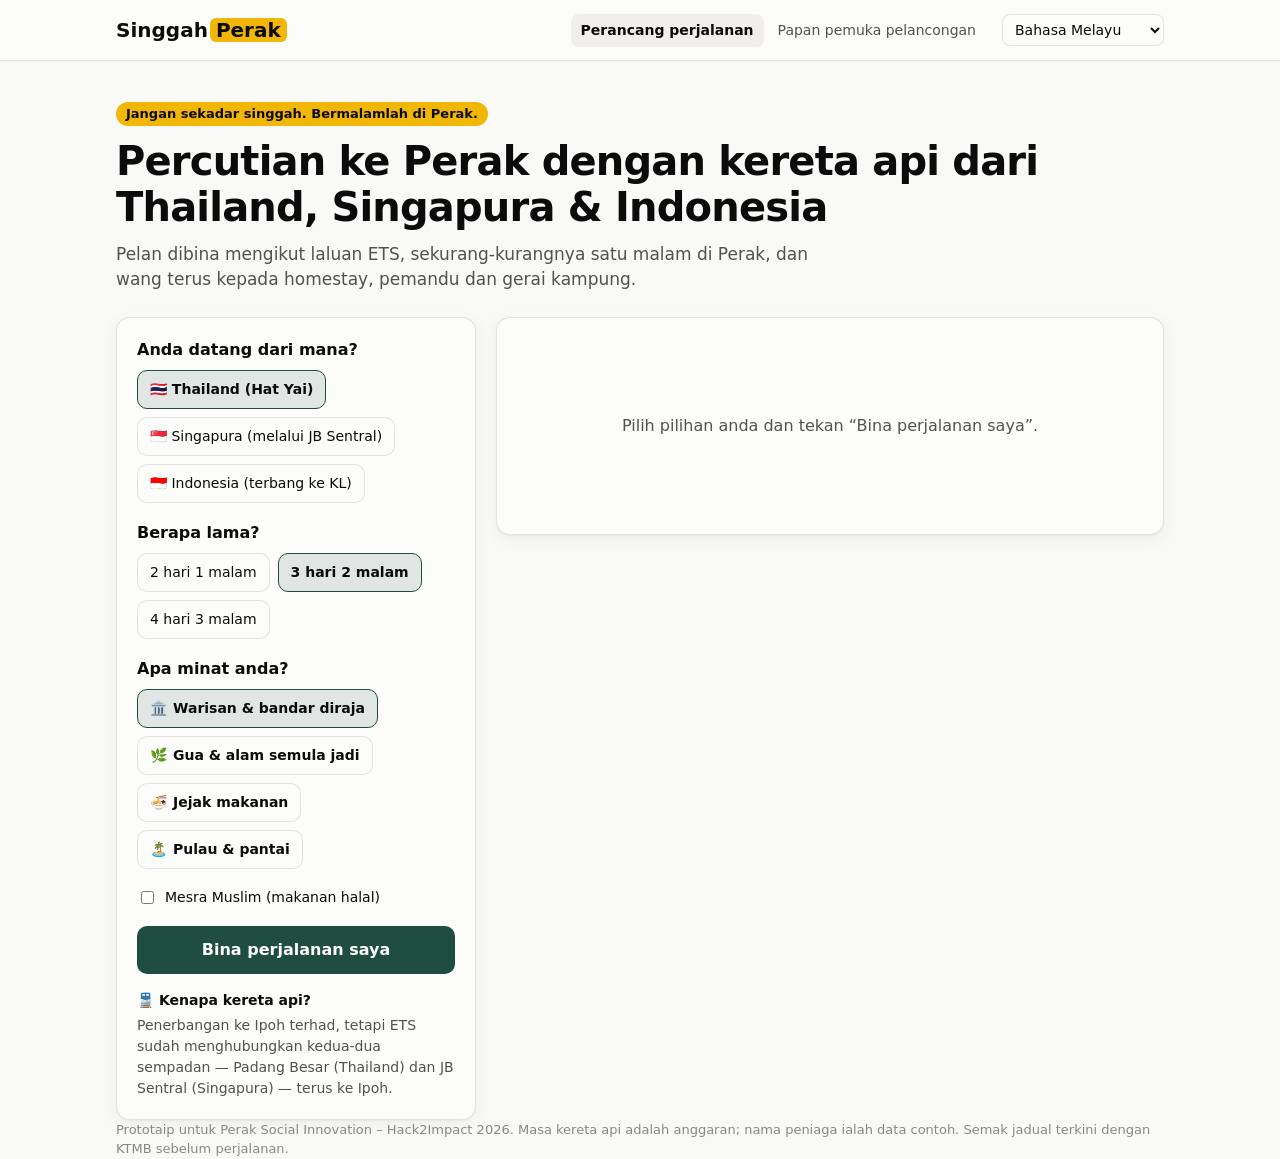
==== index.html @ 8d823f1d "SinggahPerak prototype for Hack2Impact 2026 Rail-first multilingual trip planner, kampung seller lis" ====
<!doctype html>
<html lang="ms">
<head>
  <meta charset="utf-8">
  <meta name="viewport" content="width=device-width, initial-scale=1">
  <title>SinggahPerak</title>
  <meta name="description" content="Rail-first trips to Perak from Thailand, Singapore and Indonesia, with money going to kampung sellers.">
  <link rel="stylesheet" href="assets/css/style.css">
</head>
<body>
  <header class="top">
    <div class="wrap">
      <a class="logo" href="index.html">Singgah<span>Perak</span></a>
      <nav class="nav">
        <a href="index.html" aria-current="page" data-i18n="nav_planner"></a>
        <a href="dashboard.html" data-i18n="nav_dashboard"></a>
      </nav>
      <select id="lang" aria-label="Language"></select>
    </div>
  </header>

  <main class="wrap">
    <section class="hero">
      <span class="tag" data-i18n="tagline"></span>
      <h1 data-i18n="hero_title"></h1>
      <p data-i18n="hero_sub"></p>
    </section>

    <div class="grid-2">
      <form id="planner" class="card">
        <div class="field">
          <span class="label" data-i18n="step_origin"></span>
          <div class="choices" id="origins"></div>
        </div>
        <div class="field">
          <span class="label" data-i18n="step_days"></span>
          <div class="choices">
            <label class="choice"><input type="radio" name="days" value="2"><span data-i18n="dur_2"></span></label>
            <label class="choice"><input type="radio" name="days" value="3" checked><span data-i18n="dur_3"></span></label>
            <label class="choice"><input type="radio" name="days" value="4"><span data-i18n="dur_4"></span></label>
          </div>
        </div>
        <div class="field">
          <span class="label" data-i18n="step_interests"></span>
          <div class="choices">
            <label class="choice"><input type="checkbox" name="interest" value="heritage" checked><span>🏛️ <b data-i18n="int_heritage"></b></span></label>
            <label class="choice"><input type="checkbox" name="interest" value="nature"><span>🌿 <b data-i18n="int_nature"></b></span></label>
            <label class="choice"><input type="checkbox" name="interest" value="food"><span>🍜 <b data-i18n="int_food"></b></span></label>
            <label class="choice"><input type="checkbox" name="interest" value="beach"><span>🏝️ <b data-i18n="int_beach"></b></span></label>
          </div>
        </div>
        <div class="field">
          <label class="toggle"><input type="checkbox" name="halal"> <span data-i18n="halal"></span></label>
        </div>
        <button class="btn" type="submit" data-i18n="btn_generate"></button>
        <div class="why">
          <strong>🚆 <span data-i18n="why_title"></span></strong>
          <span data-i18n="why_body"></span>
        </div>
      </form>

      <section id="plan" class="card" aria-live="polite">
        <p class="empty" data-i18n="empty_state"></p>
      </section>
    </div>
  </main>

  <dialog id="book">
    <div class="demo-banner" data-i18n="modal_demo"></div>
    <h2 data-i18n="modal_title" style="margin:16px 0 4px"></h2>
    <div id="book-summary"></div>
    <div class="qr-wrap"><canvas id="qr" width="180" height="180" aria-hidden="true"></canvas><div class="stamp">DEMO</div></div>
    <p style="text-align:center;font-size:14px;margin:0" data-i18n="modal_scan"></p>
    <div class="row">
      <button class="btn secondary" id="book-cancel" type="button" data-i18n="modal_cancel"></button>
      <button class="btn" id="book-confirm" type="button" data-i18n="modal_confirm"></button>
    </div>
  </dialog>

  <footer class="wrap">
    <span data-i18n="proto_note"></span>
    <span data-i18n="verify_trains"></span>
  </footer>

  <script src="assets/js/core.js"></script>
  <script src="assets/js/i18n.js"></script>
  <script src="assets/js/planner.js"></script>
</body>
</html>
---- assets/css/style.css ----
:root {
  color-scheme: light;
  --bg: #f9f9f7;
  --surface: #fcfcfb;
  --surface-2: #f0efec;
  --ink: #0b0b0b;
  --ink-2: #52514e;
  --muted: #898781;
  --line: #e1e0d9;
  --border: rgba(11, 11, 11, 0.1);
  --brand: #1f4d3f;        /* deep green */
  --brand-ink: #ffffff;
  --gold: #f2b705;         /* Perak yellow */
  --gold-ink: #0b0b0b;
  --series-1: #2a78d6;
  --good: #006300;
  --radius: 14px;
  --shadow: 0 1px 2px rgba(0, 0, 0, 0.04), 0 4px 16px rgba(0, 0, 0, 0.05);
  font-family: system-ui, -apple-system, "Segoe UI", "Noto Sans Thai", "Noto Sans SC", sans-serif;
}

@media (prefers-color-scheme: dark) {
  :root:where(:not([data-theme="light"])) {
    color-scheme: dark;
    --bg: #0d0d0d;
    --surface: #1a1a19;
    --surface-2: #262624;
    --ink: #f0efec;
    --ink-2: #c3c2b7;
    --line: #2c2c2a;
    --border: rgba(255, 255, 255, 0.1);
    --brand: #4fae8f;
    --brand-ink: #0b0b0b;
    --series-1: #3987e5;
    --good: #0ca30c;
  }
}
:root[data-theme="dark"] {
  color-scheme: dark;
  --bg: #0d0d0d;
  --surface: #1a1a19;
  --surface-2: #262624;
  --ink: #f0efec;
  --ink-2: #c3c2b7;
  --line: #2c2c2a;
  --border: rgba(255, 255, 255, 0.1);
  --brand: #4fae8f;
  --brand-ink: #0b0b0b;
  --series-1: #3987e5;
  --good: #0ca30c;
}

* { box-sizing: border-box; }
body {
  margin: 0;
  background: var(--bg);
  color: var(--ink);
  line-height: 1.5;
}
a { color: var(--brand); }
.wrap { max-width: 1080px; margin: 0 auto; padding: 0 16px; }

/* Header */
.top {
  position: sticky; top: 0; z-index: 10;
  background: var(--surface);
  border-bottom: 1px solid var(--border);
}
.top .wrap { display: flex; align-items: center; gap: 16px; height: 60px; }
.logo { font-weight: 800; font-size: 20px; text-decoration: none; color: var(--ink); white-space: nowrap; }
.logo span { background: var(--gold); color: var(--gold-ink); padding: 0 6px; border-radius: 6px; margin-left: 2px; }
.nav { display: flex; gap: 4px; margin-left: auto; }
.nav a {
  text-decoration: none; color: var(--ink-2); padding: 6px 10px; border-radius: 8px; font-size: 14px; white-space: nowrap;
}
.nav a[aria-current="page"] { background: var(--surface-2); color: var(--ink); font-weight: 600; }
@media (max-width: 640px) {
  .top .wrap { flex-wrap: wrap; height: auto; padding-top: 10px; padding-bottom: 8px; gap: 8px; }
  .nav { order: 3; width: 100%; margin-left: 0; overflow-x: auto; }
  select#lang { margin-left: auto; max-width: 150px; }
}
select#lang {
  font: inherit; font-size: 14px; padding: 6px 8px; border-radius: 8px;
  border: 1px solid var(--border); background: var(--surface); color: var(--ink);
}

/* Hero */
.hero { padding: 40px 0 24px; }
.hero .tag { display: inline-block; background: var(--gold); color: var(--gold-ink); font-weight: 700; font-size: 13px; padding: 2px 10px; border-radius: 999px; }
.hero h1 { font-size: clamp(26px, 4.5vw, 40px); line-height: 1.15; margin: 12px 0; letter-spacing: -0.02em; }
.hero p { color: var(--ink-2); max-width: 720px; margin: 0; font-size: 17px; }

/* Cards */
.card {
  background: var(--surface); border: 1px solid var(--border); border-radius: var(--radius);
  box-shadow: var(--shadow); padding: 20px;
}
.grid-2 { display: grid; grid-template-columns: 360px 1fr; gap: 20px; align-items: start; }
@media (max-width: 860px) { .grid-2 { grid-template-columns: 1fr; } }

/* Form */
.field { margin-bottom: 18px; }
.field > .label { font-weight: 700; margin-bottom: 8px; display: block; }
.choices { display: flex; flex-wrap: wrap; gap: 8px; }
.choice { position: relative; }
.choice input { position: absolute; opacity: 0; inset: 0; cursor: pointer; }
.choice span {
  display: inline-flex; align-items: center; gap: 6px;
  padding: 8px 12px; border-radius: 10px; border: 1px solid var(--border);
  background: var(--surface); font-size: 14px; cursor: pointer;
}
.choice input:checked + span { border-color: var(--brand); background: color-mix(in srgb, var(--brand) 12%, transparent); font-weight: 600; }
.choice input:focus-visible + span { outline: 2px solid var(--brand); outline-offset: 2px; }
.toggle { display: flex; gap: 8px; align-items: center; font-size: 14px; cursor: pointer; }
.btn {
  font: inherit; font-weight: 700; border: 0; cursor: pointer;
  background: var(--brand); color: var(--brand-ink);
  padding: 12px 18px; border-radius: 10px; width: 100%;
}
.btn:hover { filter: brightness(1.08); }
.btn.secondary { background: var(--surface-2); color: var(--ink); }
.btn.gold { background: var(--gold); color: var(--gold-ink); }

.why { margin-top: 16px; font-size: 14px; color: var(--ink-2); }
.why strong { color: var(--ink); display: block; margin-bottom: 4px; }

/* Plan */
.plan-head { display: grid; grid-template-columns: repeat(4, 1fr); gap: 12px; margin-bottom: 16px; }
@media (max-width: 600px) { .plan-head { grid-template-columns: repeat(2, 1fr); } }
.stat { background: var(--surface-2); border-radius: 12px; padding: 12px; }
.stat .v { font-size: 22px; font-weight: 800; }
.stat .k { font-size: 12px; color: var(--ink-2); }
.stat.highlight { background: var(--gold); color: var(--gold-ink); }
.stat.highlight .k { color: var(--gold-ink); }

.day { margin: 18px 0 6px; font-weight: 800; font-size: 15px; }
.item {
  display: grid; grid-template-columns: 64px 1fr auto; gap: 12px; align-items: start;
  padding: 12px 0; border-top: 1px solid var(--line);
}
.item .time { font-variant-numeric: tabular-nums; color: var(--ink-2); font-size: 13px; padding-top: 2px; }
.item .name { font-weight: 600; }
.item .desc { color: var(--ink-2); font-size: 14px; }
.item .rm { font-variant-numeric: tabular-nums; font-size: 14px; color: var(--ink-2); white-space: nowrap; }
.pill { display: inline-block; font-size: 11px; font-weight: 700; padding: 1px 8px; border-radius: 999px; margin: 4px 4px 0 0; background: var(--surface-2); color: var(--ink-2); }
.pill.rail { background: color-mix(in srgb, var(--series-1) 16%, transparent); color: var(--ink); }
.pill.kampung { background: color-mix(in srgb, var(--brand) 16%, transparent); color: var(--ink); }
.pill.sample { border: 1px dashed var(--muted); background: transparent; }
.pay { margin-top: 16px; padding: 14px; border-radius: 12px; background: var(--surface-2); font-size: 14px; }
.pay strong { display: block; }
.note { font-size: 12px; color: var(--muted); margin-top: 12px; }
.empty { color: var(--ink-2); text-align: center; padding: 60px 16px; }

/* Modal */
dialog {
  border: 1px solid var(--border); border-radius: var(--radius); padding: 24px; max-width: 420px; width: calc(100% - 32px);
  background: var(--surface); color: var(--ink);
}
dialog::backdrop { background: rgba(0, 0, 0, 0.45); }
.demo-banner { background: #fab219; color: #0b0b0b; font-weight: 800; text-align: center; padding: 6px; border-radius: 8px; font-size: 13px; }
.qr-wrap { position: relative; width: 180px; height: 180px; margin: 16px auto; }
.qr-wrap canvas { width: 180px; height: 180px; border-radius: 8px; background: #fff; }
.qr-wrap .stamp {
  position: absolute; inset: 0; display: grid; place-items: center;
  font-weight: 900; font-size: 34px; color: #d03b3b; transform: rotate(-18deg); text-shadow: 0 0 6px #fff;
}
.seller-list { font-size: 14px; margin: 0; padding-left: 18px; color: var(--ink-2); }
.row { display: flex; gap: 8px; margin-top: 16px; }

.toast {
  position: fixed; bottom: 20px; left: 50%; transform: translateX(-50%);
  background: var(--ink); color: var(--bg); padding: 12px 18px; border-radius: 10px; font-weight: 600;
  box-shadow: var(--shadow); z-index: 50; max-width: calc(100% - 32px);
}

footer { padding: 32px 0 48px; color: var(--muted); font-size: 13px; }

/* Dashboard */
.section-title { font-size: 13px; font-weight: 800; text-transform: uppercase; letter-spacing: 0.06em; color: var(--ink-2); margin: 28px 0 10px; }
.tiles { display: grid; grid-template-columns: repeat(4, 1fr); gap: 12px; }
.tiles.three { grid-template-columns: repeat(3, 1fr); }
@media (max-width: 760px) { .tiles, .tiles.three { grid-template-columns: repeat(2, 1fr); } }
.tile .v { font-size: 30px; font-weight: 800; letter-spacing: -0.02em; }
.tile .k { font-size: 13px; color: var(--ink-2); }
.tile .src { font-size: 11px; color: var(--muted); margin-top: 6px; }
.charts { display: grid; grid-template-columns: 1fr 1fr; gap: 16px; }
@media (max-width: 860px) { .charts { grid-template-columns: 1fr; } }
.chart-card h3 { margin: 0 0 12px; font-size: 15px; }
.chart-box { position: relative; height: 240px; }
#map { height: 300px; border-radius: 10px; z-index: 0; }
details { margin-top: 10px; font-size: 13px; }
summary { cursor: pointer; color: var(--ink-2); }
table { width: 100%; border-collapse: collapse; font-size: 13px; margin-top: 8px; }
th, td { text-align: left; padding: 6px 8px; border-bottom: 1px solid var(--line); }
td.num, th.num { text-align: right; font-variant-numeric: tabular-nums; }
.live-dot { display: inline-block; width: 8px; height: 8px; border-radius: 50%; background: #0ca30c; margin-right: 6px; }
.toolbar { display: flex; gap: 12px; align-items: center; flex-wrap: wrap; }
.toolbar .btn { width: auto; }
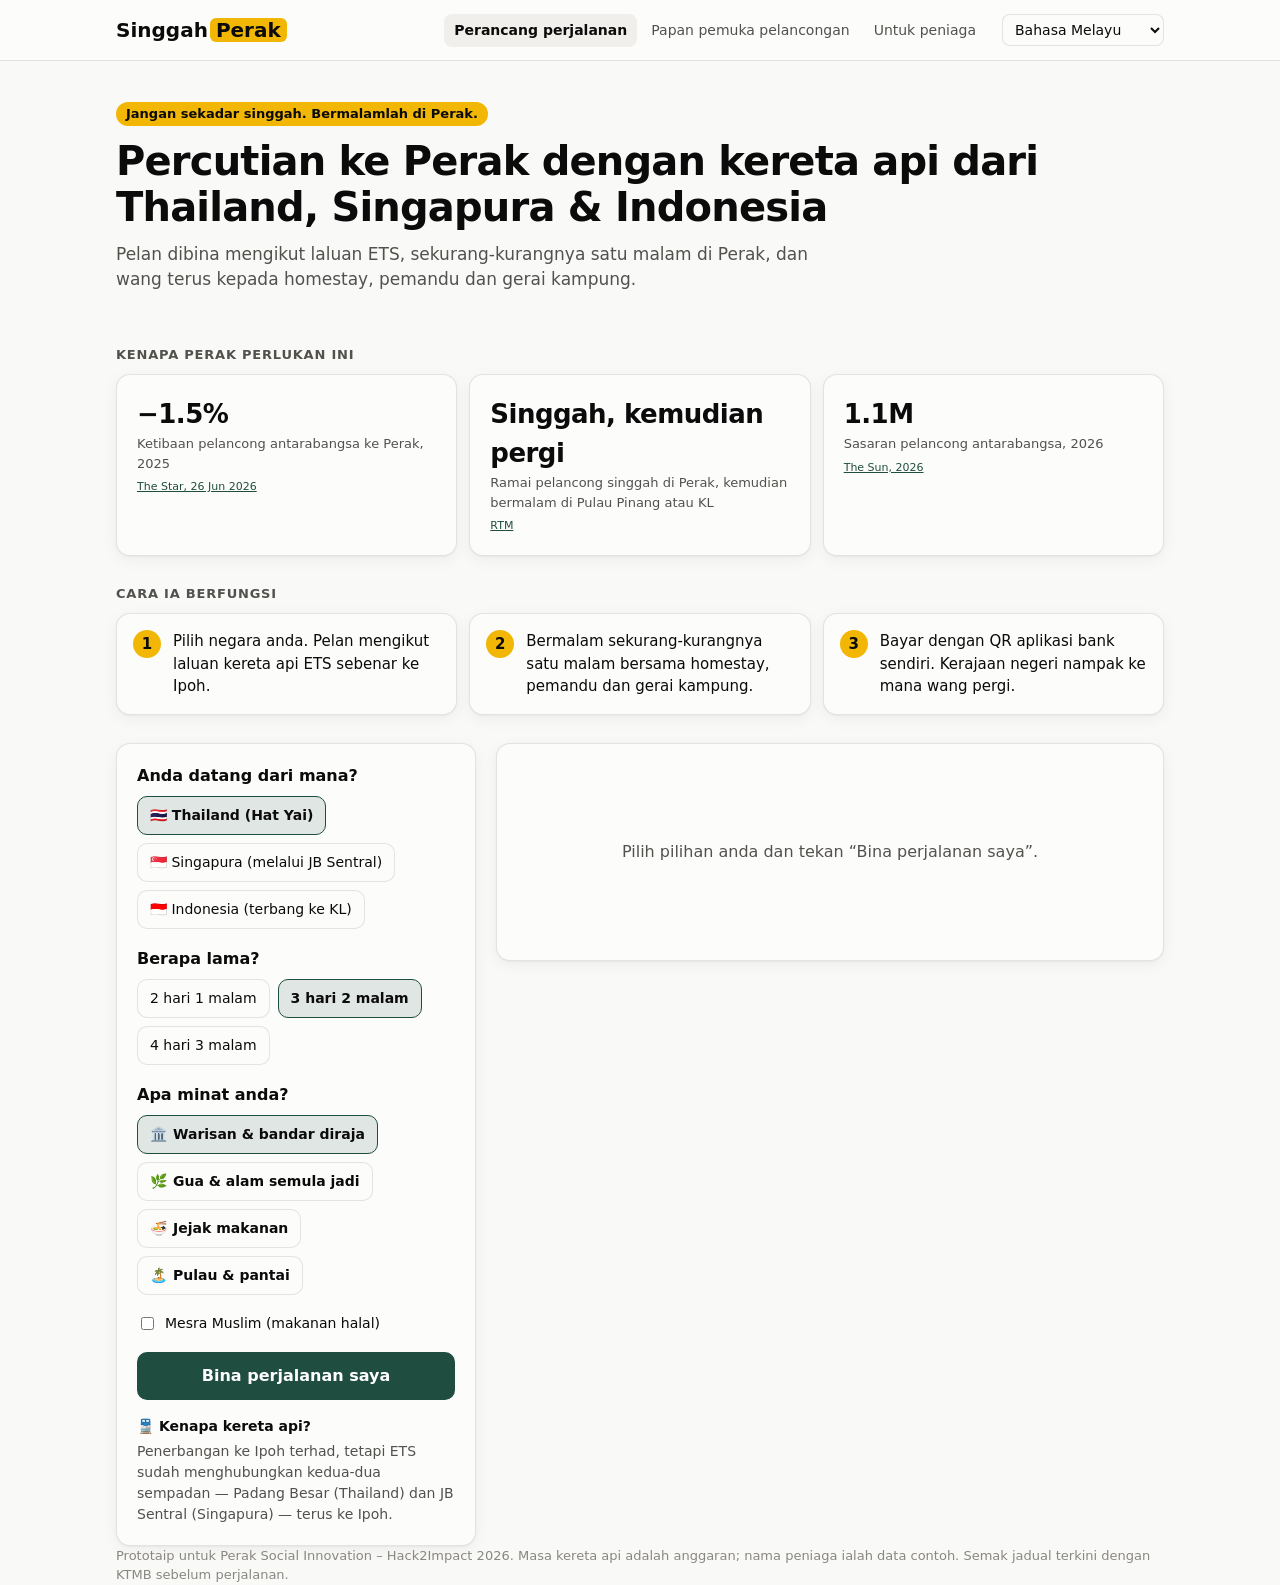
==== commit 305d17d0: "Add must-have features for the 29 Oct submission - Landing page problem section (3 sourced stats) an" ====
--- a/index.html
+++ b/index.html
@@ -14,6 +14,7 @@
       <nav class="nav">
         <a href="index.html" aria-current="page" data-i18n="nav_planner"></a>
         <a href="dashboard.html" data-i18n="nav_dashboard"></a>
+        <a href="seller.html" data-i18n="nav_seller"></a>
       </nav>
       <select id="lang" aria-label="Language"></select>
     </div>
@@ -25,6 +26,35 @@
       <h1 data-i18n="hero_title"></h1>
       <p data-i18n="hero_sub"></p>
     </section>
+
+    <section class="problem" aria-labelledby="prob-title">
+      <h2 class="section-title" id="prob-title" data-i18n="prob_title"></h2>
+      <div class="tiles three">
+        <div class="card tile">
+          <div class="v">−1.5%</div>
+          <div class="k" data-i18n="prob_intl"></div>
+          <div class="src"><a href="https://www.thestar.com.my/metro/metro-news/2026/06/26/foreign-visitors-down-domestic-tourists-up-in-perak" target="_blank" rel="noopener">The Star, 26 Jun 2026</a></div>
+        </div>
+        <div class="card tile">
+          <div class="v" data-i18n="prob_transit_v"></div>
+          <div class="k" data-i18n="prob_transit"></div>
+          <div class="src"><a href="https://berita.rtm.gov.my/niaga/senarai-berita-niaga/senarai-artikel/perak-fokus-tingkat-penginapan-pelancong-tarik-pelabur-hotel-antarabangsa/" target="_blank" rel="noopener">RTM</a></div>
+        </div>
+        <div class="card tile">
+          <div class="v">1.1M</div>
+          <div class="k" data-i18n="prob_target"></div>
+          <div class="src"><a href="https://thesun.my/news/malaysia-news/people-issues/perak-targets-regional-tourists-from-thailand-indonesia-and-singapore-for-vm2026/" target="_blank" rel="noopener">The Sun, 2026</a></div>
+        </div>
+      </div>
+      <h2 class="section-title" data-i18n="how_title"></h2>
+      <ol class="steps">
+        <li class="card"><span class="num">1</span><span data-i18n="how_1"></span></li>
+        <li class="card"><span class="num">2</span><span data-i18n="how_2"></span></li>
+        <li class="card"><span class="num">3</span><span data-i18n="how_3"></span></li>
+      </ol>
+    </section>
+
+    <div class="spacer"></div>
 
     <div class="grid-2">
       <form id="planner" class="card">
--- a/assets/css/style.css
+++ b/assets/css/style.css
@@ -196,3 +196,52 @@
 .live-dot { display: inline-block; width: 8px; height: 8px; border-radius: 50%; background: #0ca30c; margin-right: 6px; }
 .toolbar { display: flex; gap: 12px; align-items: center; flex-wrap: wrap; }
 .toolbar .btn { width: auto; }
+
+/* Problem section + how it works */
+.problem .tile .v { font-size: 26px; }
+.steps { list-style: none; padding: 0; margin: 0; display: grid; grid-template-columns: repeat(3, 1fr); gap: 12px; }
+@media (max-width: 760px) { .steps { grid-template-columns: 1fr; } }
+.steps li { display: flex; gap: 12px; align-items: flex-start; font-size: 15px; padding: 16px; }
+.steps .num {
+  flex: none; width: 28px; height: 28px; border-radius: 50%; display: grid; place-items: center;
+  background: var(--gold); color: var(--gold-ink); font-weight: 800;
+}
+.spacer { height: 28px; }
+
+/* Singgah vs Bermalam */
+.cmp { background: var(--surface-2); border-radius: 12px; padding: 14px; margin-bottom: 8px; }
+.cmp-head { display: flex; justify-content: space-between; gap: 8px; flex-wrap: wrap; margin-bottom: 10px; }
+.cmp-x { font-weight: 800; color: var(--good); }
+.cmp-row { display: grid; grid-template-columns: minmax(110px, 38%) 1fr auto; gap: 10px; align-items: center; margin-top: 6px; font-size: 13px; }
+.cmp-label { color: var(--ink-2); }
+.cmp-track { height: 12px; background: var(--surface); border-radius: 6px; overflow: hidden; }
+.cmp-bar { height: 100%; border-radius: 6px; }
+.cmp-bar.stop { background: var(--muted); }
+.cmp-bar.stay { background: var(--brand); }
+.cmp-val { font-variant-numeric: tabular-nums; font-weight: 700; }
+
+/* Sellers on route / seller list */
+.extras { margin-top: 16px; padding: 14px; border-radius: 12px; border: 1px dashed var(--brand); }
+.extra { display: flex; justify-content: space-between; align-items: center; gap: 12px; padding: 10px 0; border-top: 1px solid var(--line); }
+.extras > strong + .extra { margin-top: 8px; }
+.extra .name { font-weight: 600; }
+.extra .desc { color: var(--ink-2); font-size: 13px; }
+.extra .btn { width: auto; flex: none; padding: 8px 12px; font-size: 13px; }
+
+/* Forms */
+.input {
+  font: inherit; width: 100%; padding: 10px 12px; border-radius: 10px;
+  border: 1px solid var(--border); background: var(--surface); color: var(--ink);
+}
+.input:focus-visible { outline: 2px solid var(--brand); outline-offset: 1px; }
+.why-list { margin: 0; padding-left: 20px; color: var(--ink-2); }
+.why-list li { margin: 6px 0; }
+
+/* Impact calculator */
+.impact-grid { display: grid; grid-template-columns: repeat(4, 1fr); gap: 12px; margin-bottom: 12px; }
+@media (max-width: 760px) { .impact-grid { grid-template-columns: 1fr 1fr; } }
+.impact-grid .label { font-size: 13px; font-weight: 600; margin-bottom: 4px; display: block; }
+.impact .tile { box-shadow: none; background: var(--surface-2); }
+.tiles > *, .impact-grid > * { min-width: 0; }
+.impact .tile .v { font-size: clamp(20px, 6vw, 30px); overflow-wrap: anywhere; }
+@media (max-width: 640px) { .nav a { padding: 6px 8px; font-size: 13px; } }
